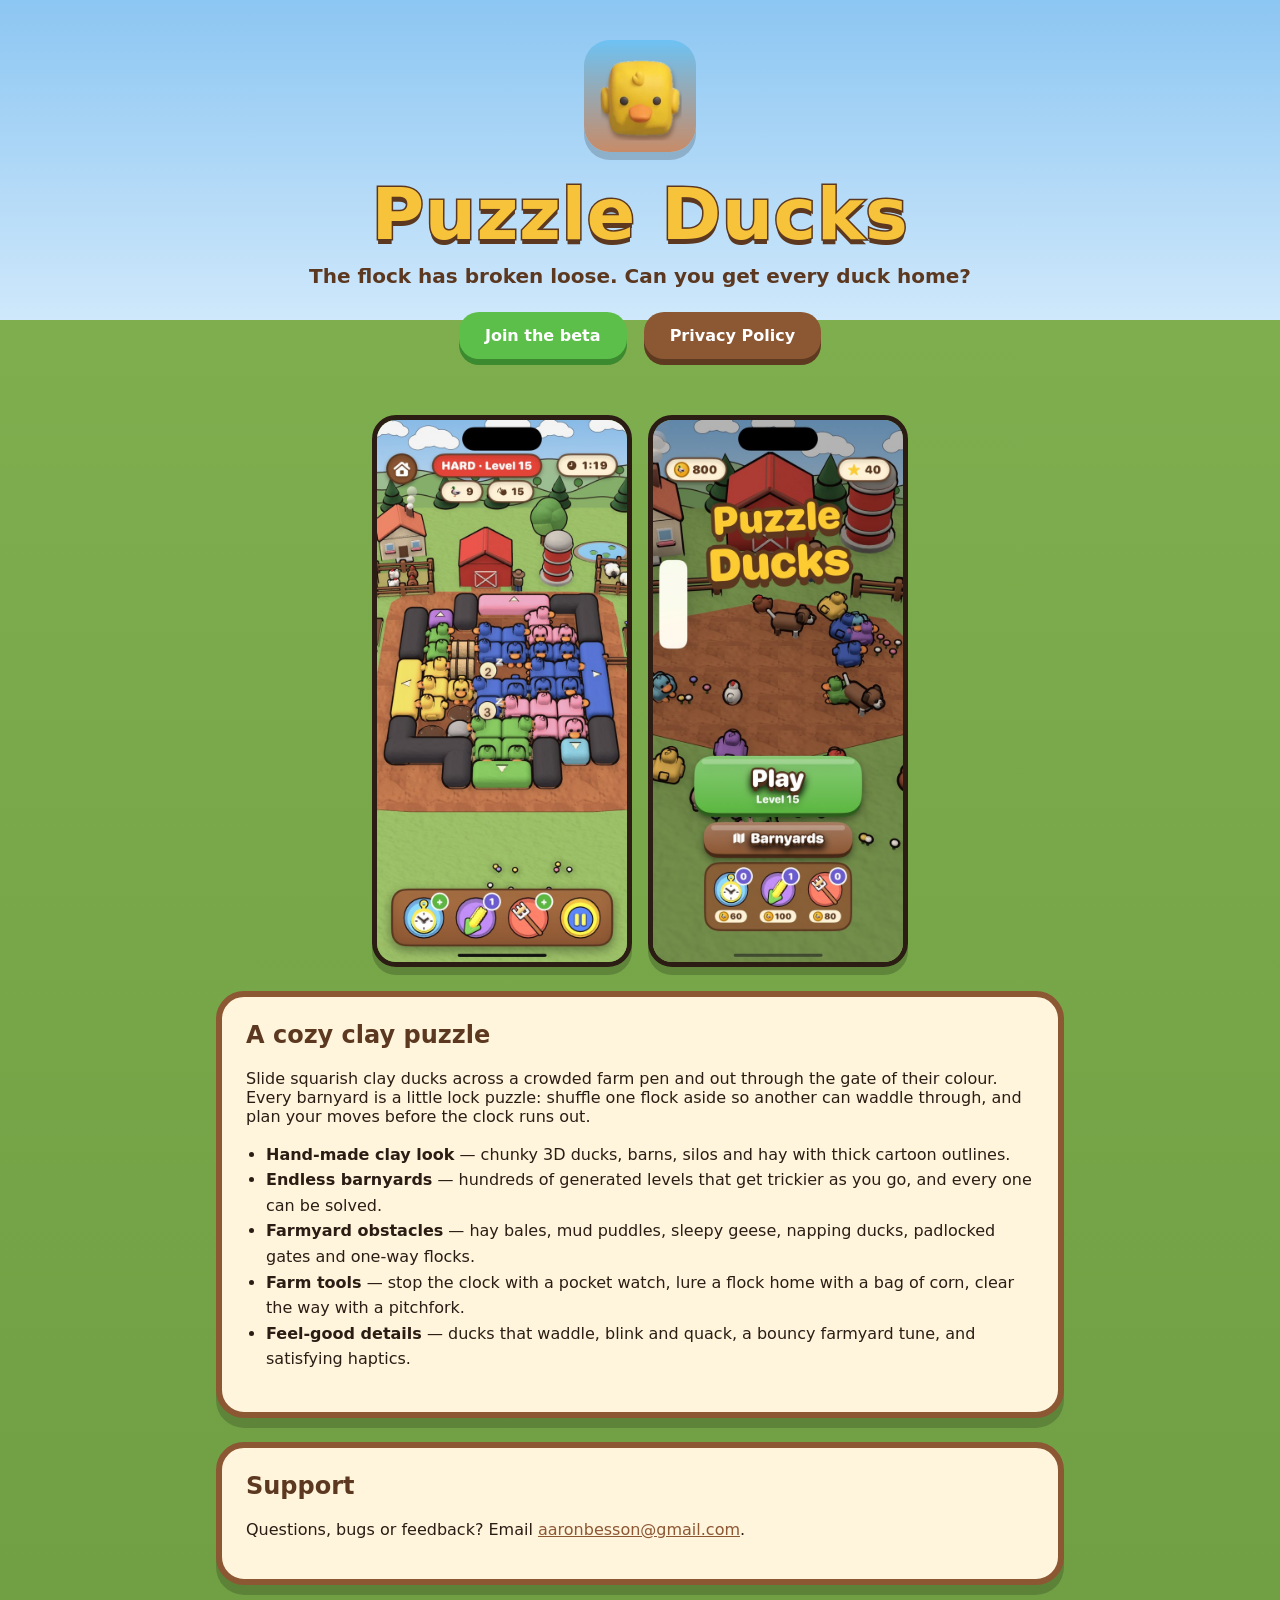
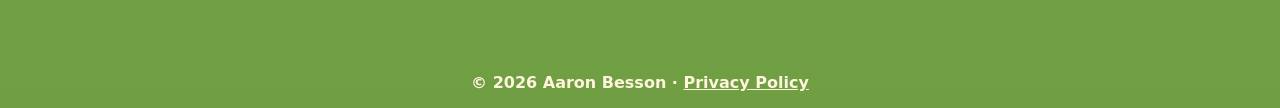
==== index.html @ 0fe306eb "Puzzle Ducks marketing and privacy pages Co-Authored-By: Claude Opus 5.5 <noreply@anthropic.com>" ====
<!doctype html>
<html lang="en">
<head>
<meta charset="utf-8">
<meta name="viewport" content="width=device-width, initial-scale=1">
<title>Puzzle Ducks</title>
<meta name="description" content="Puzzle Ducks — a cozy clay-style sliding puzzle. Guide squarish clay ducks out of a packed farm pen through the gate of their colour.">
<meta property="og:title" content="Puzzle Ducks">
<meta property="og:description" content="A cozy clay sliding puzzle. Get the flock home!">
<meta property="og:image" content="img/shot-level.jpg">
<link rel="icon" href="img/icon.png">
<link rel="apple-touch-icon" href="img/icon.png">
<link rel="stylesheet" href="style.css">
</head>
<body>
<div class="wrap">
  <header>
    <img class="icon" src="img/icon.png" alt="Puzzle Ducks app icon">
    <h1>Puzzle Ducks</h1>
    <p class="tag">The flock has broken loose. Can you get every duck home?</p>
    <p>
      <a class="btn" href="mailto:aaronbesson@gmail.com?subject=Puzzle%20Ducks%20beta">Join the beta</a>
      <a class="btn alt" href="privacy.html">Privacy Policy</a>
    </p>
  </header>

  <div class="shots">
    <img src="img/shot-level.jpg" alt="A packed barnyard of colourful clay ducks in a pen with coloured gates">
    <img src="img/shot-home.jpg" alt="Ducks, chickens, pigs and dogs running around the farm">
  </div>

  <section class="card">
    <h2>A cozy clay puzzle</h2>
    <p>Slide squarish clay ducks across a crowded farm pen and out through the gate of their colour. Every barnyard is a little lock puzzle: shuffle one flock aside so another can waddle through, and plan your moves before the clock runs out.</p>
    <ul class="features">
      <li><strong>Hand-made clay look</strong> — chunky 3D ducks, barns, silos and hay with thick cartoon outlines.</li>
      <li><strong>Endless barnyards</strong> — hundreds of generated levels that get trickier as you go, and every one can be solved.</li>
      <li><strong>Farmyard obstacles</strong> — hay bales, mud puddles, sleepy geese, napping ducks, padlocked gates and one-way flocks.</li>
      <li><strong>Farm tools</strong> — stop the clock with a pocket watch, lure a flock home with a bag of corn, clear the way with a pitchfork.</li>
      <li><strong>Feel-good details</strong> — ducks that waddle, blink and quack, a bouncy farmyard tune, and satisfying haptics.</li>
    </ul>
  </section>

  <section class="card">
    <h2>Support</h2>
    <p>Questions, bugs or feedback? Email <a href="mailto:aaronbesson@gmail.com">aaronbesson@gmail.com</a>.</p>
  </section>
</div>
<footer>© 2026 Aaron Besson · <a href="privacy.html">Privacy Policy</a></footer>
</body>
</html>
---- style.css ----
:root {
  --sky: #8cc6f2;
  --grass: #7fae4f;
  --cream: #fff4dc;
  --brown: #5c3820;
  --wood: #8c5733;
  --yellow: #f6c33a;
  --ink: #2b1d14;
}
* { box-sizing: border-box; }
html { -webkit-text-size-adjust: 100%; }
body {
  margin: 0;
  font-family: ui-rounded, "SF Pro Rounded", "Nunito", system-ui, -apple-system, sans-serif;
  color: var(--ink);
  background: linear-gradient(var(--sky) 0, #cfe8fb 320px, var(--grass) 320px, #6f9e43 100%);
  min-height: 100vh;
}
a { color: var(--wood); }
.wrap { max-width: 880px; margin: 0 auto; padding: 0 16px 48px; }
header { text-align: center; padding: 40px 0 24px; }
header img.icon { width: 112px; height: 112px; border-radius: 26px; box-shadow: 0 8px 0 rgba(0,0,0,.18); }
h1 {
  font-size: clamp(40px, 9vw, 72px); margin: 16px 0 4px; color: var(--yellow);
  -webkit-text-stroke: 3px var(--brown); paint-order: stroke fill; text-shadow: 0 5px 0 var(--brown);
  letter-spacing: .5px;
}
.tag { font-size: 20px; font-weight: 700; color: var(--brown); margin: 8px 0 0; }
.card {
  background: var(--cream); border: 6px solid var(--wood); border-radius: 28px;
  padding: 24px; margin: 24px 0; box-shadow: 0 10px 0 rgba(0,0,0,.18);
}
.card h2 { margin-top: 0; color: var(--brown); }
.shots { display: flex; gap: 16px; justify-content: center; flex-wrap: wrap; margin: 8px 0 0; }
.shots img { width: min(260px, 44vw); border-radius: 24px; border: 5px solid var(--ink); box-shadow: 0 8px 0 rgba(0,0,0,.2); }
ul.features { padding-left: 20px; line-height: 1.6; }
.btn {
  display: inline-block; background: #5cbf4a; color: #fff; text-decoration: none; font-weight: 800;
  padding: 14px 26px; border-radius: 20px; box-shadow: 0 6px 0 #3c8a2f; margin: 8px 6px;
}
.btn.alt { background: var(--wood); box-shadow: 0 6px 0 #5e3a20; }
footer { text-align: center; color: var(--cream); font-weight: 700; padding: 16px; }
footer a { color: var(--cream); }
.legal { line-height: 1.6; }
.legal h2 { font-size: 20px; margin-top: 28px; }
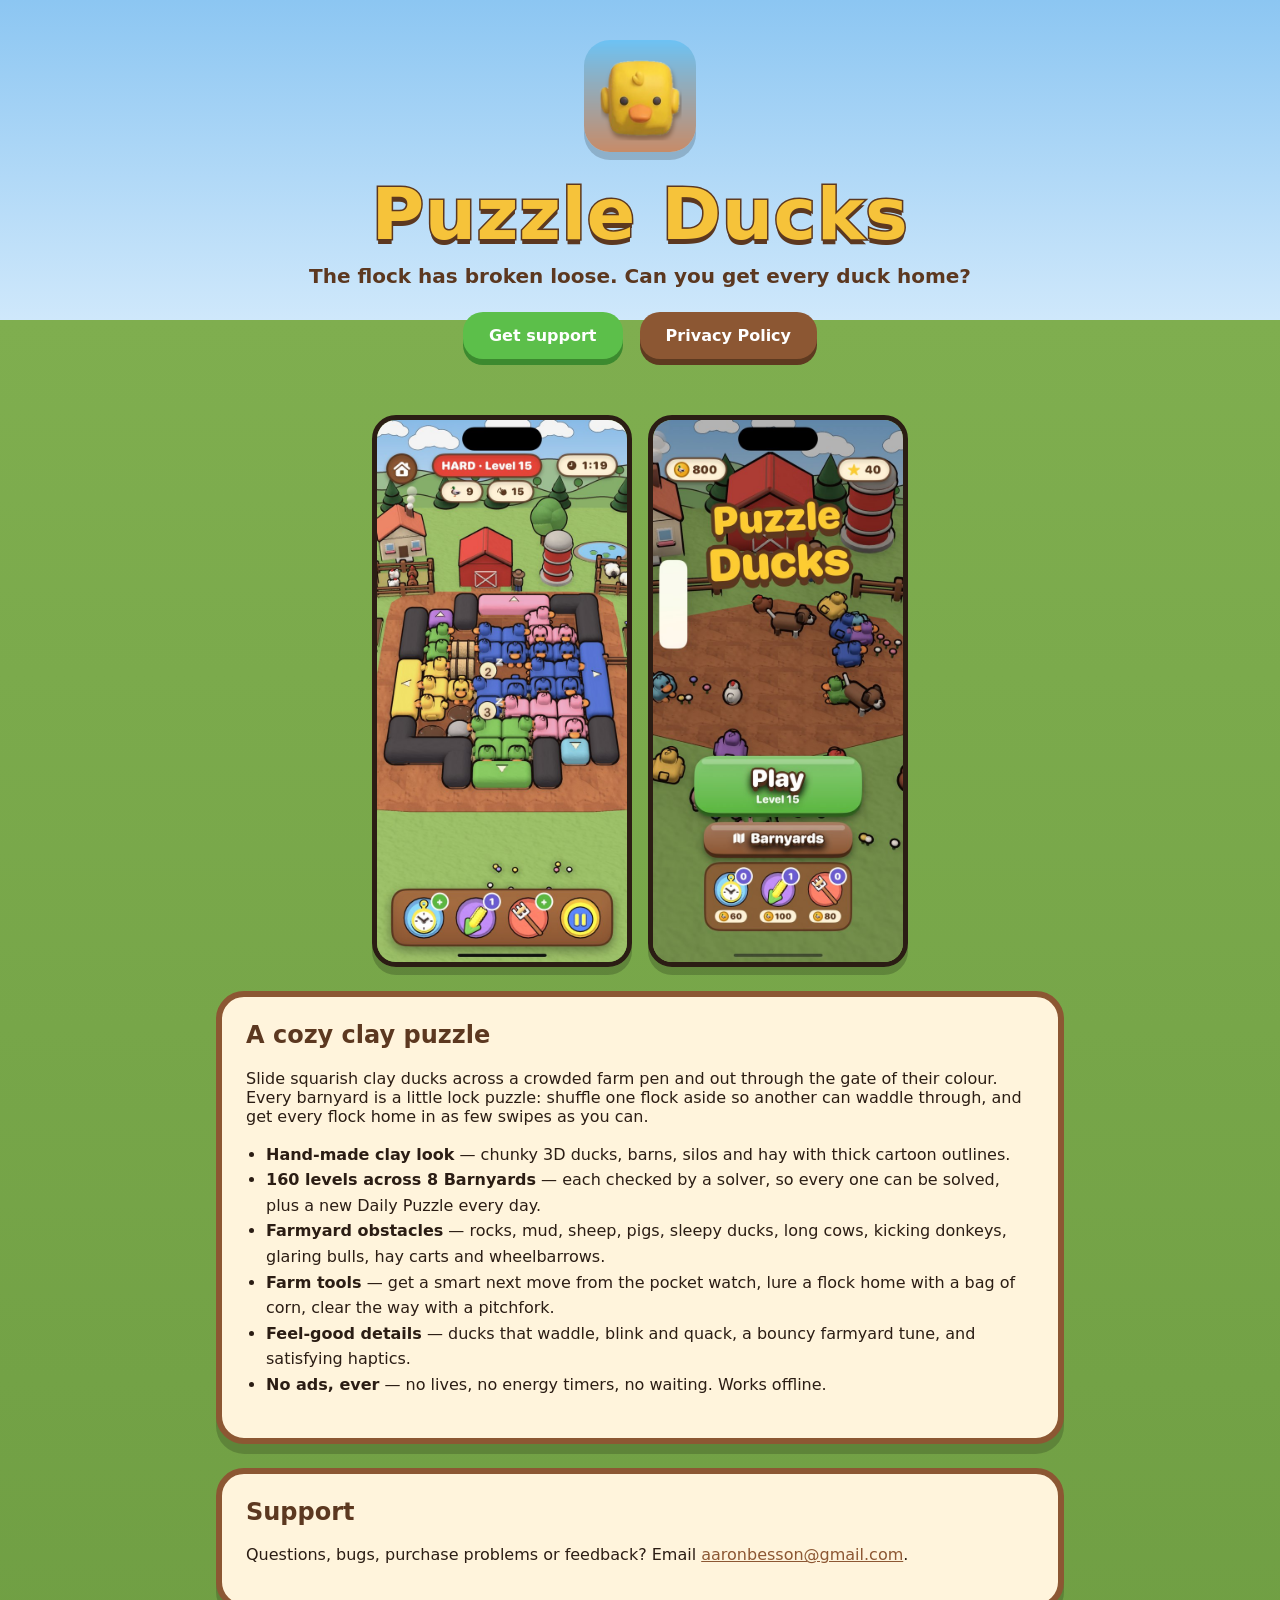
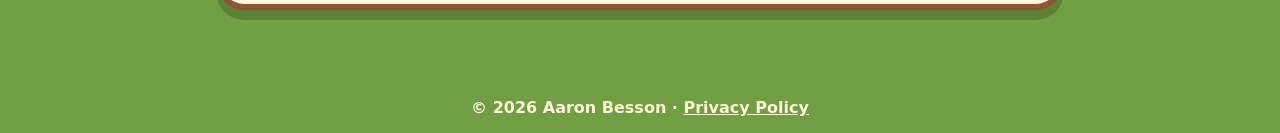
==== commit 19c63035: "Launch copy: in-app purchases and Game Center in privacy policy, support anchor, 160 levels Co-Autho" ====
--- a/index.html
+++ b/index.html
@@ -19,7 +19,7 @@
     <h1>Puzzle Ducks</h1>
     <p class="tag">The flock has broken loose. Can you get every duck home?</p>
     <p>
-      <a class="btn" href="mailto:aaronbesson@gmail.com?subject=Puzzle%20Ducks%20beta">Join the beta</a>
+      <a class="btn" href="#support">Get support</a>
       <a class="btn alt" href="privacy.html">Privacy Policy</a>
     </p>
   </header>
@@ -31,19 +31,20 @@
 
   <section class="card">
     <h2>A cozy clay puzzle</h2>
-    <p>Slide squarish clay ducks across a crowded farm pen and out through the gate of their colour. Every barnyard is a little lock puzzle: shuffle one flock aside so another can waddle through, and plan your moves before the clock runs out.</p>
+    <p>Slide squarish clay ducks across a crowded farm pen and out through the gate of their colour. Every barnyard is a little lock puzzle: shuffle one flock aside so another can waddle through, and get every flock home in as few swipes as you can.</p>
     <ul class="features">
       <li><strong>Hand-made clay look</strong> — chunky 3D ducks, barns, silos and hay with thick cartoon outlines.</li>
-      <li><strong>Endless barnyards</strong> — hundreds of generated levels that get trickier as you go, and every one can be solved.</li>
-      <li><strong>Farmyard obstacles</strong> — hay bales, mud puddles, sleepy geese, napping ducks, padlocked gates and one-way flocks.</li>
-      <li><strong>Farm tools</strong> — stop the clock with a pocket watch, lure a flock home with a bag of corn, clear the way with a pitchfork.</li>
+      <li><strong>160 levels across 8 Barnyards</strong> — each checked by a solver, so every one can be solved, plus a new Daily Puzzle every day.</li>
+      <li><strong>Farmyard obstacles</strong> — rocks, mud, sheep, pigs, sleepy ducks, long cows, kicking donkeys, glaring bulls, hay carts and wheelbarrows.</li>
+      <li><strong>Farm tools</strong> — get a smart next move from the pocket watch, lure a flock home with a bag of corn, clear the way with a pitchfork.</li>
       <li><strong>Feel-good details</strong> — ducks that waddle, blink and quack, a bouncy farmyard tune, and satisfying haptics.</li>
+      <li><strong>No ads, ever</strong> — no lives, no energy timers, no waiting. Works offline.</li>
     </ul>
   </section>
 
-  <section class="card">
+  <section class="card" id="support">
     <h2>Support</h2>
-    <p>Questions, bugs or feedback? Email <a href="mailto:aaronbesson@gmail.com">aaronbesson@gmail.com</a>.</p>
+    <p>Questions, bugs, purchase problems or feedback? Email <a href="mailto:aaronbesson@gmail.com">aaronbesson@gmail.com</a>.</p>
   </section>
 </div>
 <footer>© 2026 Aaron Besson · <a href="privacy.html">Privacy Policy</a></footer>
